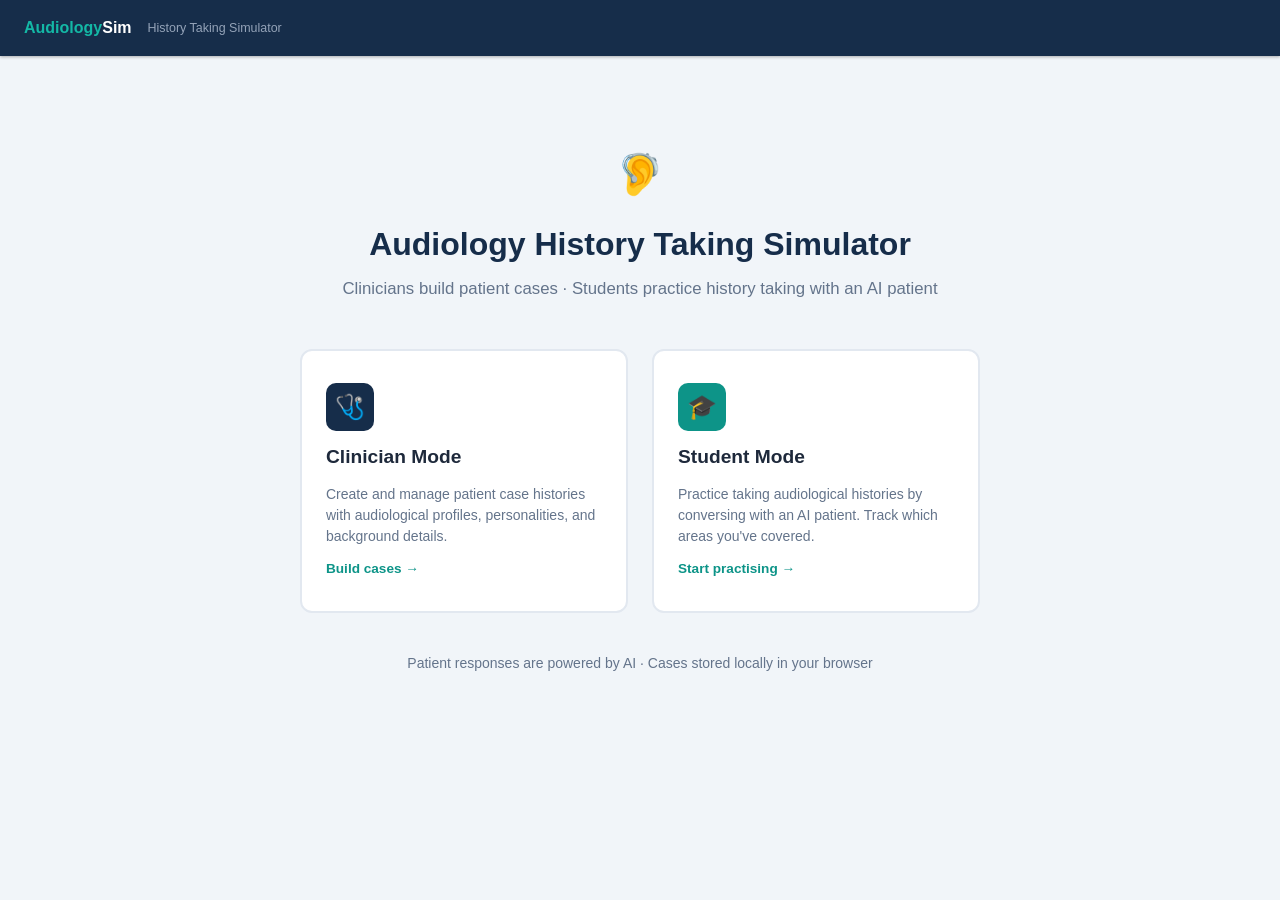
==== index.html @ d6c29f36 "Initial build: Audiology History Taking Simulator Two-mode web app — Clinician case builder and Stud" ====
<!DOCTYPE html>
<html lang="en">
<head>
  <meta charset="UTF-8">
  <meta name="viewport" content="width=device-width, initial-scale=1.0">
  <title>Audiology History Simulator</title>
  <link rel="stylesheet" href="css/styles.css">
  <style>
    .landing-logo { font-size: 2.5rem; margin-bottom: 1rem; }
  </style>
</head>
<body>
  <nav class="nav">
    <a class="nav-logo" href="index.html">Audiology<span>Sim</span></a>
    <span class="nav-subtitle">History Taking Simulator</span>
  </nav>

  <div class="landing">
    <div class="landing-logo">🦻</div>
    <h1>Audiology History Taking Simulator</h1>
    <p class="subtitle">Clinicians build patient cases · Students practice history taking with an AI patient</p>

    <div class="mode-cards">
      <a class="mode-card clinician" href="clinician.html">
        <div class="icon">🩺</div>
        <h2>Clinician Mode</h2>
        <p>Create and manage patient case histories with audiological profiles, personalities, and background details.</p>
        <span class="arrow">Build cases →</span>
      </a>
      <a class="mode-card student" href="student.html">
        <div class="icon">🎓</div>
        <h2>Student Mode</h2>
        <p>Practice taking audiological histories by conversing with an AI patient. Track which areas you've covered.</p>
        <span class="arrow">Start practising →</span>
      </a>
    </div>

    <p class="text-muted text-sm mt-2" style="margin-top: 2.5rem">
      Patient responses are powered by AI · Cases stored locally in your browser
    </p>
  </div>
</body>
</html>
---- css/styles.css ----
:root {
  --teal-50: #f0fdfa;
  --teal-100: #ccfbf1;
  --teal-500: #14b8a6;
  --teal-600: #0d9488;
  --teal-700: #0f766e;
  --navy-700: #1e3a5f;
  --navy-800: #162d4a;
  --navy-900: #0f1e33;
  --slate-50: #f8fafc;
  --slate-100: #f1f5f9;
  --slate-200: #e2e8f0;
  --slate-300: #cbd5e1;
  --slate-400: #94a3b8;
  --slate-500: #64748b;
  --slate-600: #475569;
  --slate-700: #334155;
  --slate-800: #1e293b;
  --amber-500: #f59e0b;
  --red-500: #ef4444;
  --green-500: #22c55e;
  --green-600: #16a34a;
}

* { box-sizing: border-box; margin: 0; padding: 0; }

body {
  font-family: -apple-system, BlinkMacSystemFont, 'Segoe UI', Roboto, sans-serif;
  background: var(--slate-100);
  color: var(--slate-800);
  line-height: 1.5;
  min-height: 100vh;
}

/* ── NAV ── */
.nav {
  background: var(--navy-800);
  color: #fff;
  padding: 0 1.5rem;
  display: flex;
  align-items: center;
  gap: 1rem;
  height: 56px;
  position: sticky;
  top: 0;
  z-index: 100;
  box-shadow: 0 1px 3px rgba(0,0,0,.3);
}
.nav-logo {
  font-weight: 700;
  font-size: 1rem;
  color: var(--teal-500);
  text-decoration: none;
  white-space: nowrap;
}
.nav-logo span { color: #fff; }
.nav-subtitle {
  font-size: .78rem;
  color: var(--slate-400);
  flex: 1;
}
.nav-mode-badge {
  font-size: .72rem;
  font-weight: 600;
  padding: .25rem .6rem;
  border-radius: 999px;
  letter-spacing: .04em;
  text-transform: uppercase;
}
.nav-mode-badge.clinician { background: var(--navy-700); color: var(--teal-500); border: 1px solid var(--teal-700); }
.nav-mode-badge.student { background: var(--teal-700); color: #fff; }

/* ── LANDING ── */
.landing {
  max-width: 900px;
  margin: 4rem auto;
  padding: 1.5rem;
  text-align: center;
}
.landing h1 {
  font-size: 2rem;
  color: var(--navy-800);
  margin-bottom: .5rem;
}
.landing .subtitle {
  color: var(--slate-500);
  margin-bottom: 3rem;
  font-size: 1.05rem;
}
.mode-cards {
  display: grid;
  grid-template-columns: 1fr 1fr;
  gap: 1.5rem;
  max-width: 680px;
  margin: 0 auto;
}
.mode-card {
  background: #fff;
  border-radius: 12px;
  padding: 2rem 1.5rem;
  border: 2px solid var(--slate-200);
  text-decoration: none;
  color: inherit;
  display: flex;
  flex-direction: column;
  align-items: flex-start;
  gap: .75rem;
  transition: border-color .15s, box-shadow .15s;
  cursor: pointer;
}
.mode-card:hover { border-color: var(--teal-500); box-shadow: 0 4px 20px rgba(14,184,166,.12); }
.mode-card .icon {
  width: 48px; height: 48px;
  border-radius: 10px;
  display: flex; align-items: center; justify-content: center;
  font-size: 1.5rem;
}
.mode-card.clinician .icon { background: var(--navy-800); }
.mode-card.student .icon { background: var(--teal-600); }
.mode-card h2 { font-size: 1.2rem; color: var(--slate-800); }
.mode-card p { font-size: .875rem; color: var(--slate-500); text-align: left; }
.mode-card .arrow { margin-top: auto; font-size: .85rem; color: var(--teal-600); font-weight: 600; }

/* ── LAYOUT ── */
.page { max-width: 960px; margin: 0 auto; padding: 1.5rem; }
.page-wide { max-width: 1200px; margin: 0 auto; padding: 1.5rem; }

/* ── CARDS ── */
.card {
  background: #fff;
  border-radius: 10px;
  border: 1px solid var(--slate-200);
  padding: 1.5rem;
  margin-bottom: 1.25rem;
}
.card-title {
  font-size: .8rem;
  font-weight: 700;
  text-transform: uppercase;
  letter-spacing: .08em;
  color: var(--teal-600);
  margin-bottom: 1rem;
  display: flex;
  align-items: center;
  gap: .5rem;
}
.card-title::after {
  content: '';
  flex: 1;
  height: 1px;
  background: var(--slate-200);
}

/* ── FORMS ── */
.form-grid { display: grid; grid-template-columns: 1fr 1fr; gap: 1rem; }
.form-grid-3 { display: grid; grid-template-columns: 1fr 1fr 1fr; gap: 1rem; }
.form-full { grid-column: 1 / -1; }

.field { display: flex; flex-direction: column; gap: .35rem; }
.field label {
  font-size: .8rem;
  font-weight: 600;
  color: var(--slate-600);
}
.field input[type="text"],
.field input[type="number"],
.field select,
.field textarea {
  border: 1px solid var(--slate-300);
  border-radius: 6px;
  padding: .45rem .7rem;
  font-size: .9rem;
  color: var(--slate-800);
  background: #fff;
  transition: border-color .12s, box-shadow .12s;
  font-family: inherit;
}
.field input:focus,
.field select:focus,
.field textarea:focus {
  outline: none;
  border-color: var(--teal-500);
  box-shadow: 0 0 0 3px rgba(20,184,166,.12);
}
.field textarea { resize: vertical; min-height: 80px; }
.field input[type="range"] { width: 100%; accent-color: var(--teal-600); }
.range-labels { display: flex; justify-content: space-between; font-size: .72rem; color: var(--slate-400); }

/* checkboxes / radios */
.check-group, .radio-group {
  display: flex;
  flex-direction: column;
  gap: .4rem;
}
.check-group.horizontal, .radio-group.horizontal {
  flex-direction: row;
  flex-wrap: wrap;
  gap: .5rem .75rem;
}
.check-item, .radio-item {
  display: flex;
  align-items: center;
  gap: .4rem;
  font-size: .875rem;
  color: var(--slate-700);
  cursor: pointer;
}
.check-item input, .radio-item input { accent-color: var(--teal-600); width: 15px; height: 15px; }

.sub-field {
  margin-top: .75rem;
  padding: .75rem;
  background: var(--teal-50);
  border-radius: 6px;
  border-left: 3px solid var(--teal-500);
}
.sub-field.hidden { display: none; }

/* ── BUTTONS ── */
.btn {
  display: inline-flex;
  align-items: center;
  gap: .4rem;
  padding: .5rem 1.1rem;
  border-radius: 6px;
  font-size: .875rem;
  font-weight: 600;
  cursor: pointer;
  border: none;
  transition: background .12s, opacity .12s;
  font-family: inherit;
}
.btn:disabled { opacity: .5; cursor: not-allowed; }
.btn-primary { background: var(--teal-600); color: #fff; }
.btn-primary:hover:not(:disabled) { background: var(--teal-700); }
.btn-secondary { background: var(--slate-100); color: var(--slate-700); border: 1px solid var(--slate-300); }
.btn-secondary:hover:not(:disabled) { background: var(--slate-200); }
.btn-navy { background: var(--navy-800); color: #fff; }
.btn-navy:hover:not(:disabled) { background: var(--navy-900); }
.btn-danger { background: var(--red-500); color: #fff; }
.btn-sm { padding: .3rem .7rem; font-size: .8rem; }
.btn-icon { padding: .4rem; border-radius: 6px; }

.btn-group { display: flex; gap: .6rem; align-items: center; flex-wrap: wrap; }

/* ── SECTION HEADER ── */
.section-header {
  display: flex;
  align-items: center;
  justify-content: space-between;
  margin-bottom: 1.25rem;
  gap: 1rem;
}
.section-header h1 {
  font-size: 1.25rem;
  color: var(--navy-800);
}
.section-header p {
  font-size: .85rem;
  color: var(--slate-500);
}

/* ── TABS ── */
.tabs {
  display: flex;
  gap: .25rem;
  border-bottom: 2px solid var(--slate-200);
  margin-bottom: 1.25rem;
}
.tab {
  padding: .5rem 1rem;
  font-size: .875rem;
  font-weight: 500;
  color: var(--slate-500);
  cursor: pointer;
  border-bottom: 2px solid transparent;
  margin-bottom: -2px;
  transition: color .12s, border-color .12s;
  background: none;
  border-top: none;
  border-left: none;
  border-right: none;
  font-family: inherit;
}
.tab:hover { color: var(--teal-600); }
.tab.active { color: var(--teal-700); border-bottom-color: var(--teal-600); font-weight: 600; }

/* ── CASE LIBRARY ── */
.case-grid { display: grid; grid-template-columns: repeat(auto-fill, minmax(260px, 1fr)); gap: 1rem; }
.case-card {
  background: #fff;
  border: 1px solid var(--slate-200);
  border-radius: 10px;
  padding: 1rem;
  cursor: pointer;
  transition: border-color .12s, box-shadow .12s;
  display: flex;
  flex-direction: column;
  gap: .5rem;
}
.case-card:hover { border-color: var(--teal-500); box-shadow: 0 2px 12px rgba(14,184,166,.1); }
.case-card-name { font-weight: 700; font-size: 1rem; color: var(--slate-800); }
.case-card-meta { font-size: .8rem; color: var(--slate-500); }
.case-card-tags { display: flex; flex-wrap: wrap; gap: .3rem; }
.tag {
  font-size: .7rem;
  padding: .15rem .5rem;
  border-radius: 999px;
  background: var(--teal-100);
  color: var(--teal-700);
  font-weight: 600;
}
.tag.navy { background: #dbeafe; color: #1d4ed8; }
.case-card-actions { display: flex; gap: .4rem; margin-top: auto; padding-top: .5rem; border-top: 1px solid var(--slate-100); }

/* ── STUDENT CHAT ── */
.student-layout {
  display: grid;
  grid-template-columns: 1fr 300px;
  gap: 1.25rem;
  height: calc(100vh - 56px - 3rem);
}
.chat-panel {
  background: #fff;
  border: 1px solid var(--slate-200);
  border-radius: 10px;
  display: flex;
  flex-direction: column;
  overflow: hidden;
}
.chat-header {
  padding: 1rem 1.25rem;
  border-bottom: 1px solid var(--slate-200);
  background: var(--navy-800);
  color: #fff;
  display: flex;
  align-items: center;
  gap: 1rem;
}
.patient-avatar {
  width: 40px; height: 40px;
  border-radius: 50%;
  background: var(--teal-600);
  display: flex;
  align-items: center;
  justify-content: center;
  font-weight: 700;
  font-size: 1rem;
  color: #fff;
  flex-shrink: 0;
}
.chat-patient-name { font-weight: 600; font-size: .95rem; }
.chat-patient-meta { font-size: .78rem; color: var(--slate-400); }
.chat-status { margin-left: auto; font-size: .75rem; color: var(--teal-400); display: flex; align-items: center; gap: .3rem; }
.status-dot { width: 7px; height: 7px; border-radius: 50%; background: var(--green-500); animation: pulse 2s infinite; }
@keyframes pulse { 0%,100%{opacity:1} 50%{opacity:.4} }

.messages {
  flex: 1;
  overflow-y: auto;
  padding: 1rem;
  display: flex;
  flex-direction: column;
  gap: .75rem;
}
.message {
  display: flex;
  gap: .75rem;
  max-width: 85%;
}
.message.student { align-self: flex-end; flex-direction: row-reverse; }
.message-bubble {
  padding: .6rem .9rem;
  border-radius: 12px;
  font-size: .9rem;
  line-height: 1.5;
}
.message.patient .message-bubble {
  background: var(--slate-100);
  color: var(--slate-800);
  border-top-left-radius: 2px;
}
.message.student .message-bubble {
  background: var(--teal-600);
  color: #fff;
  border-top-right-radius: 2px;
}
.message-avatar {
  width: 28px; height: 28px;
  border-radius: 50%;
  flex-shrink: 0;
  display: flex; align-items: center; justify-content: center;
  font-size: .7rem;
  font-weight: 700;
  color: #fff;
  align-self: flex-end;
}
.message.patient .message-avatar { background: var(--teal-600); }
.message.student .message-avatar { background: var(--navy-800); }

.typing-indicator { display: none; }
.typing-indicator.visible { display: flex; }
.typing-dot {
  width: 7px; height: 7px; border-radius: 50%;
  background: var(--slate-400);
  animation: typing .8s infinite;
}
.typing-dot:nth-child(2) { animation-delay: .15s; }
.typing-dot:nth-child(3) { animation-delay: .3s; }
@keyframes typing { 0%,60%,100%{transform:translateY(0)} 30%{transform:translateY(-6px)} }

.chat-input-area {
  padding: .75rem 1rem;
  border-top: 1px solid var(--slate-200);
  display: flex;
  gap: .5rem;
  align-items: flex-end;
}
.chat-input {
  flex: 1;
  border: 1px solid var(--slate-300);
  border-radius: 8px;
  padding: .5rem .75rem;
  font-size: .9rem;
  resize: none;
  font-family: inherit;
  min-height: 42px;
  max-height: 120px;
  line-height: 1.4;
  transition: border-color .12s;
}
.chat-input:focus { outline: none; border-color: var(--teal-500); }
.send-btn {
  width: 40px; height: 40px;
  border-radius: 8px;
  background: var(--teal-600);
  color: #fff;
  border: none;
  cursor: pointer;
  display: flex; align-items: center; justify-content: center;
  font-size: 1rem;
  flex-shrink: 0;
  transition: background .12s;
}
.send-btn:hover { background: var(--teal-700); }
.send-btn:disabled { opacity: .5; cursor: not-allowed; }

/* ── SIDEBAR ── */
.sidebar {
  display: flex;
  flex-direction: column;
  gap: 1rem;
  overflow-y: auto;
}
.sidebar-card {
  background: #fff;
  border: 1px solid var(--slate-200);
  border-radius: 10px;
  padding: 1rem;
}
.sidebar-title {
  font-size: .75rem;
  font-weight: 700;
  text-transform: uppercase;
  letter-spacing: .08em;
  color: var(--slate-500);
  margin-bottom: .75rem;
}

/* coverage checklist */
.coverage-list { display: flex; flex-direction: column; gap: .4rem; }
.coverage-item {
  display: flex;
  align-items: center;
  gap: .5rem;
  font-size: .8rem;
  color: var(--slate-600);
  padding: .3rem .5rem;
  border-radius: 5px;
  transition: background .1s;
}
.coverage-item.covered { color: var(--green-600); }
.coverage-item .ci-icon { width: 16px; height: 16px; flex-shrink: 0; }
.coverage-progress { height: 5px; background: var(--slate-200); border-radius: 3px; margin-bottom: .75rem; overflow: hidden; }
.coverage-bar { height: 100%; background: var(--teal-500); border-radius: 3px; transition: width .4s; }

/* ── SESSION REPORT ── */
.report-overlay {
  position: fixed; inset: 0;
  background: rgba(0,0,0,.5);
  display: flex; align-items: center; justify-content: center;
  z-index: 200;
  padding: 1.5rem;
  display: none;
}
.report-overlay.visible { display: flex; }
.report-modal {
  background: #fff;
  border-radius: 12px;
  max-width: 600px;
  width: 100%;
  max-height: 85vh;
  overflow-y: auto;
  padding: 2rem;
}
.report-header { margin-bottom: 1.5rem; }
.report-header h2 { font-size: 1.3rem; color: var(--navy-800); }
.report-header p { color: var(--slate-500); font-size: .875rem; margin-top: .3rem; }
.report-score {
  font-size: 2.5rem;
  font-weight: 700;
  color: var(--teal-600);
  margin-bottom: 1.5rem;
  text-align: center;
}
.report-section { margin-bottom: 1.25rem; }
.report-section h3 { font-size: .85rem; font-weight: 700; color: var(--slate-700); margin-bottom: .5rem; }
.report-items { display: flex; flex-direction: column; gap: .35rem; }
.report-item {
  display: flex;
  gap: .5rem;
  align-items: flex-start;
  font-size: .85rem;
}
.report-item.hit { color: var(--green-600); }
.report-item.miss { color: var(--slate-400); }

/* ── AUTH MODAL ── */
.auth-overlay {
  position: fixed; inset: 0;
  background: rgba(0,0,0,.6);
  display: flex; align-items: center; justify-content: center;
  z-index: 300;
}
.auth-modal {
  background: #fff;
  border-radius: 12px;
  padding: 2rem;
  max-width: 380px;
  width: 90%;
  box-shadow: 0 20px 60px rgba(0,0,0,.3);
}
.auth-modal h2 { font-size: 1.2rem; color: var(--navy-800); margin-bottom: .3rem; }
.auth-modal p { font-size: .85rem; color: var(--slate-500); margin-bottom: 1.25rem; }
.auth-error { color: var(--red-500); font-size: .8rem; margin-top: .5rem; display: none; }
.auth-error.visible { display: block; }

/* ── TOAST ── */
.toast-container { position: fixed; bottom: 1.5rem; right: 1.5rem; z-index: 500; display: flex; flex-direction: column; gap: .5rem; }
.toast {
  background: var(--slate-800);
  color: #fff;
  padding: .6rem 1rem;
  border-radius: 8px;
  font-size: .85rem;
  box-shadow: 0 4px 12px rgba(0,0,0,.2);
  animation: slide-in .2s ease;
}
.toast.success { background: var(--green-600); }
.toast.error { background: var(--red-500); }
@keyframes slide-in { from{transform:translateY(20px);opacity:0} to{transform:translateY(0);opacity:1} }

/* ── EMPTY STATE ── */
.empty-state {
  text-align: center;
  padding: 3rem 1rem;
  color: var(--slate-400);
}
.empty-state .empty-icon { font-size: 3rem; margin-bottom: 1rem; }
.empty-state p { font-size: .9rem; }

/* ── UTILS ── */
.hidden { display: none !important; }
.mt-1 { margin-top: .5rem; }
.mt-2 { margin-top: 1rem; }
.text-sm { font-size: .875rem; }
.text-muted { color: var(--slate-500); }
.divider { border: none; border-top: 1px solid var(--slate-200); margin: 1.25rem 0; }

/* ── RESPONSIVE ── */
@media (max-width: 768px) {
  .mode-cards { grid-template-columns: 1fr; }
  .form-grid { grid-template-columns: 1fr; }
  .form-grid-3 { grid-template-columns: 1fr; }
  .student-layout { grid-template-columns: 1fr; height: auto; }
  .sidebar { display: none; }
}

/* ── SETUP SCREEN ── */
.setup-screen {
  max-width: 640px;
  margin: 3rem auto;
  padding: 1.5rem;
}
.setup-card {
  background: #fff;
  border-radius: 12px;
  border: 1px solid var(--slate-200);
  overflow: hidden;
}
.setup-hero {
  background: var(--navy-800);
  padding: 2rem;
  color: #fff;
}
.setup-hero h2 { font-size: 1.2rem; margin-bottom: .35rem; }
.setup-hero p { font-size: .85rem; color: var(--slate-300); }
.setup-body { padding: 1.5rem; display: flex; flex-direction: column; gap: 1rem; }
.case-select-list { display: flex; flex-direction: column; gap: .5rem; max-height: 300px; overflow-y: auto; }
.case-select-item {
  padding: .75rem 1rem;
  border: 2px solid var(--slate-200);
  border-radius: 8px;
  cursor: pointer;
  transition: border-color .12s, background .12s;
  display: flex;
  align-items: center;
  gap: 1rem;
}
.case-select-item:hover { border-color: var(--teal-400); background: var(--teal-50); }
.case-select-item.selected { border-color: var(--teal-600); background: var(--teal-50); }
.case-select-item .csi-name { font-weight: 600; font-size: .9rem; }
.case-select-item .csi-meta { font-size: .78rem; color: var(--slate-500); }
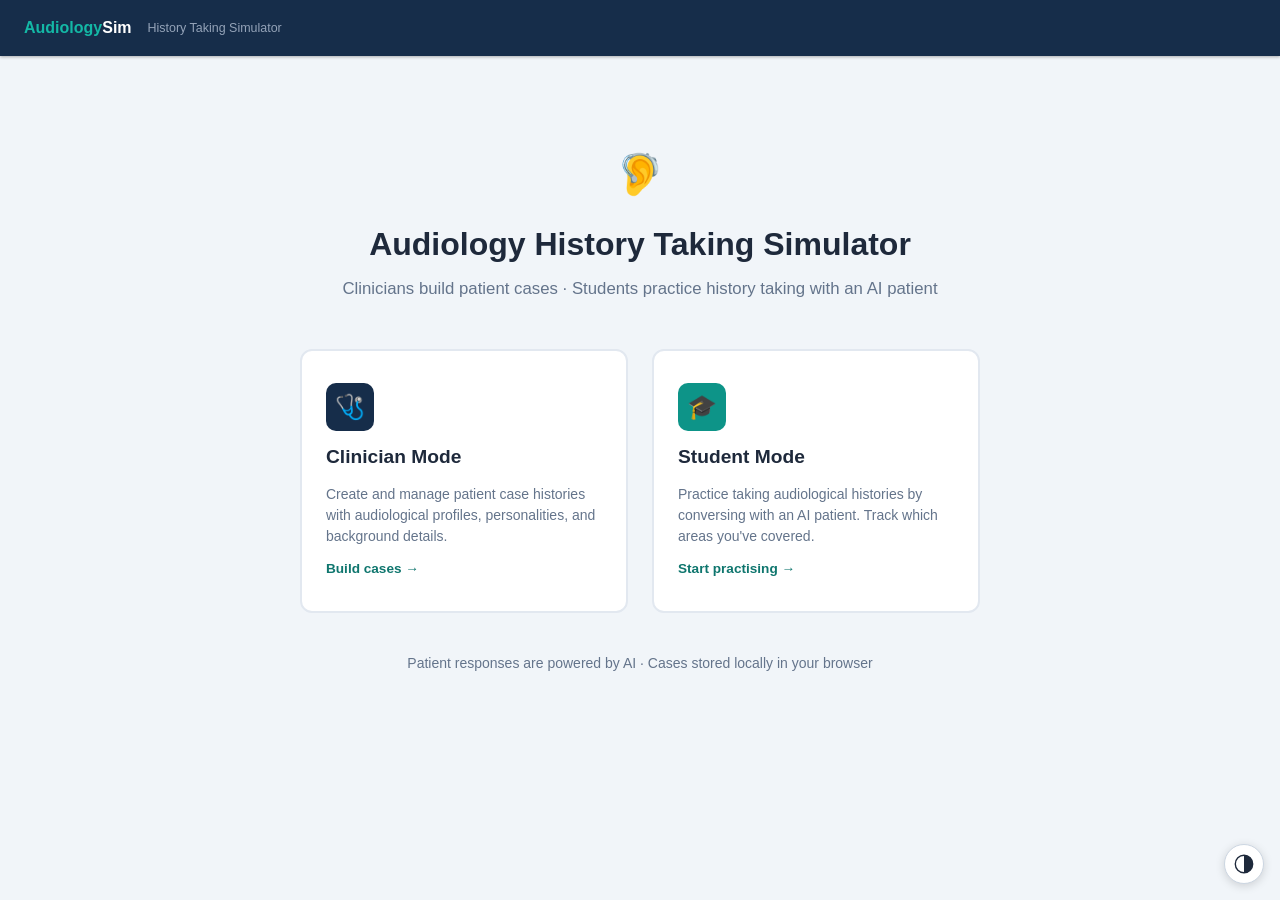
==== commit c2dea9a6: "Add Light/Dark/High Contrast theming with a floating toggle, plus a11y audit fixes Accessibility aud" ====
--- a/index.html
+++ b/index.html
@@ -8,6 +8,7 @@
   <style>
     .landing-logo { font-size: 2.5rem; margin-bottom: 1rem; }
   </style>
+  <script src="js/theme.js"></script>
 </head>
 <body>
   <nav class="nav">
--- a/css/styles.css
+++ b/css/styles.css
@@ -1,9 +1,12 @@
 :root {
   --teal-50: #f0fdfa;
   --teal-100: #ccfbf1;
+  --teal-400: #0d9488; /* was previously undefined (latent bug) — fixed value clears 3:1 on both white and navy-800 */
   --teal-500: #14b8a6;
   --teal-600: #0d9488;
   --teal-700: #0f766e;
+  --teal-800: #134e4a; /* was previously undefined (latent bug) */
+  --teal-text: #0f766e; /* accent text sitting on themed surfaces (cards/page bg) — see dark-theme override below */
   --navy-700: #1e3a5f;
   --navy-800: #162d4a;
   --navy-900: #0f1e33;
@@ -20,6 +23,54 @@
   --red-500: #ef4444;
   --green-500: #22c55e;
   --green-600: #16a34a;
+  --surface: #ffffff; /* card/panel background — themed per data-theme below */
+}
+
+/*
+ * Theming: components reference the palette variables above rather than
+ * literal hex values, so redefining the variables under [data-theme="..."]
+ * re-themes almost the whole app without touching component rules. The one
+ * exception is --navy-700/800/900, which are fixed "always dark" brand
+ * surfaces (nav bar, chat header, hero banners) — these intentionally stay
+ * constant across themes, so headings/text sitting on them use literal
+ * colors or --slate-800 rather than --navy-800, keeping them independent of
+ * the slate ramp inversion below.
+ */
+[data-theme="dark"] {
+  --slate-50: #0f172a;
+  --slate-100: #1e293b;
+  --slate-200: #6b81a0;
+  --slate-300: #475569;
+  --slate-400: #8fa0b8;
+  --slate-500: #a8b6c9;
+  --slate-600: #cbd5e1;
+  --slate-700: #e2e8f0;
+  --slate-800: #f8fafc;
+  --surface: #243244;
+  --teal-500: #2dd4bf;
+  --teal-600: #0b7a6d;
+  --teal-700: #115e56;
+  --teal-800: #a7f3ec;
+  --teal-text: #2dd4bf;
+}
+
+[data-theme="high-contrast"] {
+  --slate-50: #ffffff;
+  --slate-100: #ffffff;
+  --slate-200: #000000;
+  --slate-300: #000000;
+  --slate-400: #1a1a1a;
+  --slate-500: #000000;
+  --slate-600: #000000;
+  --slate-700: #000000;
+  --slate-800: #000000;
+  --surface: #ffffff;
+  --teal-600: #0a5c52;
+  --teal-700: #0a5c52;
+  --teal-800: #0a5c52;
+  --teal-text: #0a5c52;
+  --red-500: #9b1c1c;
+  --green-600: #0f5c26;
 }
 
 * { box-sizing: border-box; margin: 0; padding: 0; }
@@ -30,6 +81,19 @@
   color: var(--slate-800);
   line-height: 1.5;
   min-height: 100vh;
+}
+
+/* Baseline keyboard focus ring — only shows for keyboard navigation
+   (:focus-visible), not mouse clicks. Component-specific :focus rules
+   above still take precedence where they exist; this is the fallback for
+   everything else (icon-only buttons, links, etc). */
+:focus-visible {
+  outline: 2px solid var(--teal-600);
+  outline-offset: 2px;
+}
+[data-theme="high-contrast"] :focus-visible {
+  outline: 3px solid #000000;
+  outline-offset: 2px;
 }
 
 /* ── NAV ── */
@@ -79,7 +143,7 @@
 }
 .landing h1 {
   font-size: 2rem;
-  color: var(--navy-800);
+  color: var(--slate-800);
   margin-bottom: .5rem;
 }
 .landing .subtitle {
@@ -95,7 +159,7 @@
   margin: 0 auto;
 }
 .mode-card {
-  background: #fff;
+  background: var(--surface);
   border-radius: 12px;
   padding: 2rem 1.5rem;
   border: 2px solid var(--slate-200);
@@ -119,7 +183,7 @@
 .mode-card.student .icon { background: var(--teal-600); }
 .mode-card h2 { font-size: 1.2rem; color: var(--slate-800); }
 .mode-card p { font-size: .875rem; color: var(--slate-500); text-align: left; }
-.mode-card .arrow { margin-top: auto; font-size: .85rem; color: var(--teal-600); font-weight: 600; }
+.mode-card .arrow { margin-top: auto; font-size: .85rem; color: var(--teal-text); font-weight: 600; }
 
 /* ── LAYOUT ── */
 .page { max-width: 960px; margin: 0 auto; padding: 1.5rem; }
@@ -127,7 +191,7 @@
 
 /* ── CARDS ── */
 .card {
-  background: #fff;
+  background: var(--surface);
   border-radius: 10px;
   border: 1px solid var(--slate-200);
   padding: 1.5rem;
@@ -138,7 +202,7 @@
   font-weight: 700;
   text-transform: uppercase;
   letter-spacing: .08em;
-  color: var(--teal-600);
+  color: var(--teal-text);
   margin-bottom: 1rem;
   display: flex;
   align-items: center;
@@ -171,7 +235,7 @@
   padding: .45rem .7rem;
   font-size: .9rem;
   color: var(--slate-800);
-  background: #fff;
+  background: var(--surface);
   transition: border-color .12s, box-shadow .12s;
   font-family: inherit;
 }
@@ -253,7 +317,7 @@
 }
 .section-header h1 {
   font-size: 1.25rem;
-  color: var(--navy-800);
+  color: var(--slate-800);
 }
 .section-header p {
   font-size: .85rem;
@@ -282,13 +346,13 @@
   border-right: none;
   font-family: inherit;
 }
-.tab:hover { color: var(--teal-600); }
-.tab.active { color: var(--teal-700); border-bottom-color: var(--teal-600); font-weight: 600; }
+.tab:hover { color: var(--teal-text); }
+.tab.active { color: var(--teal-text); border-bottom-color: var(--teal-text); font-weight: 600; }
 
 /* ── CASE LIBRARY ── */
 .case-grid { display: grid; grid-template-columns: repeat(auto-fill, minmax(260px, 1fr)); gap: 1rem; }
 .case-card {
-  background: #fff;
+  background: var(--surface);
   border: 1px solid var(--slate-200);
   border-radius: 10px;
   padding: 1rem;
@@ -321,7 +385,7 @@
   height: calc(100vh - 56px - 3rem);
 }
 .chat-panel {
-  background: #fff;
+  background: var(--surface);
   border: 1px solid var(--slate-200);
   border-radius: 10px;
   display: flex;
@@ -445,6 +509,79 @@
 .send-btn:hover { background: var(--teal-700); }
 .send-btn:disabled { opacity: .5; cursor: not-allowed; }
 
+.session-timer {
+  font-size: .78rem;
+  font-weight: 600;
+  color: var(--slate-400);
+  font-variant-numeric: tabular-nums;
+  letter-spacing: .04em;
+}
+
+.chat-toolbar {
+  display: flex;
+  align-items: center;
+  gap: .75rem;
+  padding: .4rem 1rem;
+  border-bottom: 1px solid var(--slate-200);
+  background: var(--slate-50);
+  font-size: .78rem;
+  color: var(--slate-500);
+}
+.speed-control {
+  display: flex;
+  align-items: center;
+  gap: .4rem;
+  margin-left: auto;
+}
+.speed-control label { white-space: nowrap; }
+.speed-control input[type="range"] {
+  width: 80px;
+  accent-color: var(--teal-600);
+}
+.speed-value {
+  font-weight: 600;
+  color: var(--teal-text);
+  min-width: 2.5ch;
+}
+
+.tts-toggle {
+  width: 34px; height: 34px;
+  border-radius: 7px;
+  background: transparent;
+  color: var(--slate-400);
+  border: 1px solid rgba(255,255,255,.15);
+  cursor: pointer;
+  display: flex; align-items: center; justify-content: center;
+  flex-shrink: 0;
+  transition: background .12s, color .12s;
+  margin-left: auto;
+}
+.tts-toggle:hover { background: rgba(255,255,255,.1); color: #fff; }
+.tts-toggle.active { color: var(--teal-400); border-color: var(--teal-500); background: rgba(20,184,166,.15); }
+
+.mic-btn {
+  width: 40px; height: 40px;
+  border-radius: 8px;
+  background: var(--slate-100);
+  color: var(--slate-600);
+  border: 1px solid var(--slate-300);
+  cursor: pointer;
+  display: flex; align-items: center; justify-content: center;
+  flex-shrink: 0;
+  transition: background .12s, color .12s, border-color .12s;
+}
+.mic-btn:hover { background: var(--slate-200); }
+.mic-btn.recording {
+  background: #fee2e2;
+  color: var(--red-500);
+  border-color: var(--red-500);
+  animation: mic-pulse 1.2s infinite;
+}
+@keyframes mic-pulse {
+  0%, 100% { box-shadow: 0 0 0 0 rgba(239,68,68,.4); }
+  50% { box-shadow: 0 0 0 6px rgba(239,68,68,0); }
+}
+
 /* ── SIDEBAR ── */
 .sidebar {
   display: flex;
@@ -453,7 +590,7 @@
   overflow-y: auto;
 }
 .sidebar-card {
-  background: #fff;
+  background: var(--surface);
   border: 1px solid var(--slate-200);
   border-radius: 10px;
   padding: 1rem;
@@ -468,7 +605,7 @@
 }
 
 /* coverage checklist */
-.coverage-list { display: flex; flex-direction: column; gap: .4rem; }
+.coverage-list { display: flex; flex-direction: column; gap: .25rem; }
 .coverage-item {
   display: flex;
   align-items: center;
@@ -481,8 +618,250 @@
 }
 .coverage-item.covered { color: var(--green-600); }
 .coverage-item .ci-icon { width: 16px; height: 16px; flex-shrink: 0; }
+.coverage-sub {
+  font-size: .73rem;
+  padding: .15rem .5rem .15rem 1.75rem;
+  color: var(--slate-500);
+}
+.coverage-sub.covered { color: var(--green-600); opacity: .85; }
 .coverage-progress { height: 5px; background: var(--slate-200); border-radius: 3px; margin-bottom: .75rem; overflow: hidden; }
 .coverage-bar { height: 100%; background: var(--teal-500); border-radius: 3px; transition: width .4s; }
+
+/* report sub-items */
+.report-sub-list { display: flex; flex-wrap: wrap; gap: .2rem .5rem; margin-top: .2rem; }
+.report-sub { font-size: .78rem; color: var(--green-600); opacity: .8; }
+
+/* ── TOOLBAR TOOLS ── */
+.toolbar-tools {
+  display: flex;
+  gap: .3rem;
+  margin-left: auto;
+}
+.tool-btn {
+  display: inline-flex;
+  align-items: center;
+  gap: .3rem;
+  padding: .25rem .55rem;
+  border-radius: 5px;
+  border: 1px solid var(--slate-200);
+  background: transparent;
+  color: var(--slate-500);
+  font-size: .72rem;
+  font-weight: 600;
+  cursor: pointer;
+  transition: background .12s, color .12s, border-color .12s;
+  font-family: inherit;
+}
+.tool-btn:hover { background: var(--slate-100); color: var(--slate-700); }
+.tool-btn.active { background: var(--teal-50); color: var(--teal-700); border-color: var(--teal-400); }
+.tool-btn svg { flex-shrink: 0; }
+
+/* ── QUESTION BALANCE PILL ── */
+.qbalance-pill {
+  display: flex;
+  align-items: center;
+  gap: .6rem;
+  padding: .4rem .9rem;
+  border-bottom: 1px solid var(--slate-100);
+  font-size: .75rem;
+}
+.qbalance-label { color: var(--slate-500); font-weight: 600; flex-shrink: 0; }
+.qbalance-bar {
+  flex: 1;
+  max-width: 220px;
+  height: 6px;
+  border-radius: 999px;
+  background: #fde68a; /* closed portion shows through as the bar's own background */
+  overflow: hidden;
+}
+.qbalance-bar-open { height: 100%; background: #38bdf8; border-radius: 999px 0 0 999px; transition: width .2s ease; }
+.qbalance-counts { color: var(--slate-500); flex-shrink: 0; white-space: nowrap; }
+.qbalance-pill.qbalance-empty .qbalance-bar { background: var(--slate-200); }
+.qbalance-pill.qbalance-empty .qbalance-counts { color: var(--slate-400); }
+
+/* ── HINT PANEL ── */
+.hint-panel {
+  border-bottom: 1px solid var(--slate-200);
+  background: var(--slate-50);
+  max-height: 0;
+  overflow: hidden;
+  transition: max-height .25s ease;
+  flex-shrink: 0;
+}
+.hint-panel.open {
+  max-height: 260px;
+  overflow-y: auto;
+}
+.hint-section { border-bottom: 1px solid var(--slate-100); }
+.hint-section:last-child { border-bottom: none; }
+.hint-section-hdr {
+  width: 100%;
+  display: flex;
+  align-items: center;
+  justify-content: space-between;
+  padding: .5rem 1rem;
+  background: none;
+  border: none;
+  cursor: pointer;
+  font-size: .78rem;
+  font-weight: 600;
+  color: var(--slate-600);
+  text-align: left;
+  font-family: inherit;
+  transition: background .1s;
+}
+.hint-section-hdr:hover { background: var(--slate-100); }
+.hint-section-hdr.open { color: var(--teal-text); }
+.hint-chevron {
+  flex-shrink: 0;
+  transition: transform .2s;
+  color: var(--slate-400);
+}
+.hint-section-hdr.open .hint-chevron { transform: rotate(180deg); color: var(--teal-text); }
+.hint-section-body {
+  display: none;
+  padding: .25rem .75rem .5rem 1.75rem;
+  display: flex;
+  flex-direction: column;
+  gap: .3rem;
+}
+.hint-section-hdr:not(.open) + .hint-section-body { display: none; }
+.hint-section-hdr.open + .hint-section-body { display: flex; }
+.hint-q {
+  display: flex;
+  align-items: baseline;
+  gap: .4rem;
+  font-size: .78rem;
+  color: var(--slate-600);
+  padding: .3rem .5rem;
+  border-radius: 5px;
+  border-left: 2px solid var(--teal-300);
+  background: var(--surface);
+  line-height: 1.4;
+}
+.hint-tag {
+  flex-shrink: 0;
+  font-size: .62rem;
+  font-weight: 700;
+  text-transform: uppercase;
+  letter-spacing: .02em;
+  padding: .1rem .4rem;
+  border-radius: 999px;
+}
+.hint-tag-open { background: #dbeafe; color: #1d4ed8; }
+.hint-tag-closed { background: var(--slate-100); color: var(--slate-500); }
+
+/* ── GUIDED QUESTION OPTIONS ── */
+.mc-options {
+  padding: .5rem .75rem;
+  border-top: 1px solid var(--slate-100);
+  background: var(--slate-50);
+  display: flex;
+  flex-direction: column;
+  gap: .35rem;
+  flex-shrink: 0;
+}
+.mc-loading {
+  display: flex;
+  align-items: center;
+  gap: .5rem;
+  font-size: .78rem;
+  color: var(--slate-400);
+  padding: .25rem 0;
+}
+.mc-option {
+  display: flex;
+  align-items: flex-start;
+  gap: .5rem;
+  padding: .45rem .65rem;
+  border-radius: 7px;
+  border: 1px solid var(--slate-200);
+  background: var(--surface);
+  cursor: pointer;
+  font-size: .82rem;
+  color: var(--slate-700);
+  text-align: left;
+  font-family: inherit;
+  line-height: 1.4;
+  transition: border-color .12s, background .12s;
+}
+.mc-option:hover { border-color: var(--teal-400); background: var(--teal-50); color: var(--teal-800); }
+.mc-label {
+  flex-shrink: 0;
+  width: 18px; height: 18px;
+  border-radius: 4px;
+  background: var(--slate-100);
+  color: var(--slate-500);
+  font-size: .7rem;
+  font-weight: 700;
+  display: flex; align-items: center; justify-content: center;
+  margin-top: .05rem;
+}
+.mc-option:hover .mc-label { background: var(--teal-100); color: var(--teal-700); }
+
+/* ── LEARNING SUPPORTS (report) ── */
+.supports-card {
+  background: var(--slate-50);
+  border: 1px solid var(--slate-200);
+  border-radius: 8px;
+  padding: .9rem 1rem;
+}
+.supports-title {
+  font-size: .72rem;
+  font-weight: 700;
+  text-transform: uppercase;
+  letter-spacing: .07em;
+  color: var(--slate-500);
+  margin-bottom: .5rem;
+}
+.supports-item {
+  font-size: .82rem;
+  color: var(--slate-600);
+  margin-bottom: .25rem;
+}
+.supports-item em { font-style: normal; color: var(--slate-700); font-weight: 500; }
+.supports-note {
+  font-size: .75rem;
+  color: var(--slate-400);
+  margin-top: .5rem;
+  line-height: 1.5;
+}
+
+/* ── AI REVIEW ── */
+.ai-review {
+  background: var(--navy-800);
+  color: #e2e8f0;
+  border-radius: 8px;
+  padding: 1.25rem;
+  font-size: .875rem;
+  line-height: 1.7;
+}
+.ai-review h4 {
+  font-size: .75rem;
+  font-weight: 700;
+  text-transform: uppercase;
+  letter-spacing: .07em;
+  color: var(--teal-400);
+  margin: 1rem 0 .4rem;
+}
+.ai-review h4:first-child { margin-top: 0; }
+.ai-review ul { padding-left: 1.2rem; display: flex; flex-direction: column; gap: .3rem; }
+.ai-review li { color: #cbd5e1; }
+.ai-review .strength { color: #86efac; }
+.ai-review .improve { color: #fca5a5; }
+.ai-review-loading {
+  display: flex; align-items: center; gap: .75rem;
+  color: var(--slate-400); font-size: .875rem; padding: .75rem 0;
+}
+.ai-review-spinner {
+  width: 18px; height: 18px;
+  border: 2px solid var(--slate-200);
+  border-top-color: var(--teal-500);
+  border-radius: 50%;
+  animation: spin .7s linear infinite;
+  flex-shrink: 0;
+}
+@keyframes spin { to { transform: rotate(360deg); } }
 
 /* ── SESSION REPORT ── */
 .report-overlay {
@@ -495,7 +874,7 @@
 }
 .report-overlay.visible { display: flex; }
 .report-modal {
-  background: #fff;
+  background: var(--surface);
   border-radius: 12px;
   max-width: 600px;
   width: 100%;
@@ -504,12 +883,12 @@
   padding: 2rem;
 }
 .report-header { margin-bottom: 1.5rem; }
-.report-header h2 { font-size: 1.3rem; color: var(--navy-800); }
+.report-header h2 { font-size: 1.3rem; color: var(--slate-800); }
 .report-header p { color: var(--slate-500); font-size: .875rem; margin-top: .3rem; }
 .report-score {
   font-size: 2.5rem;
   font-weight: 700;
-  color: var(--teal-600);
+  color: var(--teal-text);
   margin-bottom: 1.5rem;
   text-align: center;
 }
@@ -524,6 +903,39 @@
 }
 .report-item.hit { color: var(--green-600); }
 .report-item.miss { color: var(--slate-400); }
+
+/* Full transcript (collapsible on screen, forced open in print/PDF) */
+.report-transcript-toggle {
+  display: flex;
+  align-items: center;
+  justify-content: space-between;
+  width: 100%;
+  padding: .5rem .1rem;
+  background: none;
+  border: none;
+  border-bottom: 1px solid var(--slate-200);
+  font-size: .85rem;
+  font-weight: 700;
+  color: var(--slate-700);
+  cursor: pointer;
+  font-family: inherit;
+}
+.report-transcript-toggle .hint-chevron { transition: transform .15s; color: var(--slate-400); }
+.report-transcript-toggle.open .hint-chevron { transform: rotate(180deg); }
+.report-transcript {
+  display: flex;
+  flex-direction: column;
+  gap: .6rem;
+  max-height: 320px;
+  overflow-y: auto;
+  padding: .75rem .25rem;
+  font-size: .82rem;
+}
+.report-transcript-item { display: flex; gap: .5rem; }
+.report-transcript-role { flex-shrink: 0; font-weight: 700; width: 60px; }
+.report-transcript-item.student .report-transcript-role { color: var(--teal-text); }
+.report-transcript-item.patient .report-transcript-role { color: var(--navy-600, #1d4ed8); }
+.report-transcript-text { color: var(--slate-700); line-height: 1.4; }
 
 /* ── AUTH MODAL ── */
 .auth-overlay {
@@ -533,14 +945,14 @@
   z-index: 300;
 }
 .auth-modal {
-  background: #fff;
+  background: var(--surface);
   border-radius: 12px;
   padding: 2rem;
-  max-width: 380px;
-  width: 90%;
+  max-width: 520px;
+  width: 95%;
   box-shadow: 0 20px 60px rgba(0,0,0,.3);
 }
-.auth-modal h2 { font-size: 1.2rem; color: var(--navy-800); margin-bottom: .3rem; }
+.auth-modal h2 { font-size: 1.2rem; color: var(--slate-800); margin-bottom: .3rem; }
 .auth-modal p { font-size: .85rem; color: var(--slate-500); margin-bottom: 1.25rem; }
 .auth-error { color: var(--red-500); font-size: .8rem; margin-top: .5rem; display: none; }
 .auth-error.visible { display: block; }
@@ -577,13 +989,179 @@
 .text-muted { color: var(--slate-500); }
 .divider { border: none; border-top: 1px solid var(--slate-200); margin: 1.25rem 0; }
 
+/* ── SIDEBAR TOGGLE (mobile only) ── */
+.sidebar-toggle-btn {
+  display: none;
+  width: 34px; height: 34px;
+  border-radius: 7px;
+  background: transparent;
+  color: var(--slate-400);
+  border: 1px solid rgba(255,255,255,.15);
+  cursor: pointer;
+  align-items: center;
+  justify-content: center;
+  flex-shrink: 0;
+  transition: background .12s, color .12s;
+}
+.sidebar-toggle-btn:hover { background: rgba(255,255,255,.1); color: #fff; }
+.sidebar-toggle-btn.active { color: var(--teal-400); border-color: var(--teal-500); background: rgba(20,184,166,.15); }
+
+.sidebar-backdrop {
+  display: none;
+  position: fixed;
+  top: 56px; left: 0; right: 0; bottom: 0;
+  background: rgba(0,0,0,.4);
+  z-index: 149;
+}
+.sidebar-backdrop.visible { display: block; }
+
+/* Default: show full label, hide short */
+.label-short { display: none; }
+
+/* Desktop session screen padding */
+.session-screen-wrap { padding: 1rem; }
+
 /* ── RESPONSIVE ── */
 @media (max-width: 768px) {
   .mode-cards { grid-template-columns: 1fr; }
   .form-grid { grid-template-columns: 1fr; }
   .form-grid-3 { grid-template-columns: 1fr; }
-  .student-layout { grid-template-columns: 1fr; height: auto; }
-  .sidebar { display: none; }
+
+  /* Full-screen chat: no padding, flush to nav and screen edges.
+     Use dvh (dynamic viewport height) so the layout shrinks correctly
+     when the keyboard appears or the browser chrome shifts — 100vh on
+     Android refers to the "large" viewport and causes the header/input
+     to be pushed off-screen when the keyboard opens. */
+  .session-screen-wrap {
+    padding: 0;
+    height: calc(100vh - 56px);       /* fallback for older browsers */
+    height: calc(100dvh - 56px);      /* shrinks when keyboard appears */
+    display: flex;
+    flex-direction: column;
+    overflow: hidden;
+  }
+  .student-layout {
+    grid-template-columns: 1fr;
+    height: 100%;
+    max-width: 100% !important;
+    margin: 0 !important;
+    padding: 0;
+    gap: 0;
+    overflow: hidden;
+  }
+  .chat-panel {
+    border-radius: 0;
+    border-left: none;
+    border-right: none;
+    border-top: none;
+    flex: 1;
+    min-height: 0;
+    overflow: hidden;
+    display: flex;
+    flex-direction: column;
+  }
+  /* Pin the chat header so it can never scroll away */
+  .chat-header {
+    position: sticky;
+    top: 0;
+    z-index: 10;
+    flex-shrink: 0;
+  }
+  /* Pin the toolbar too */
+  .chat-toolbar {
+    flex-shrink: 0;
+  }
+  /* Messages take the remaining space and scroll internally */
+  .messages {
+    flex: 1;
+    min-height: 0;
+    overflow-y: auto;
+    -webkit-overflow-scrolling: touch;
+  }
+  /* Pin input area to the bottom */
+  .chat-input-area {
+    flex-shrink: 0;
+  }
+
+  /* Sidebar becomes a slide-in overlay on mobile */
+  .sidebar {
+    display: flex;
+    position: fixed;
+    top: 56px; right: 0; bottom: 0;
+    width: 85%;
+    max-width: 300px;
+    background: var(--slate-100);
+    z-index: 150;
+    padding: 1rem;
+    overflow-y: auto;
+    box-shadow: -4px 0 24px rgba(0,0,0,.2);
+    transform: translateX(100%);
+    transition: transform .25s ease;
+  }
+  .sidebar.open { transform: translateX(0); }
+
+  .sidebar-toggle-btn { display: flex; }
+
+  /* Prevent iOS font size zoom on focus */
+  .chat-input { font-size: 16px; }
+
+  /* Tighter input area on small screens */
+  .chat-input-area { padding: .5rem .6rem; gap: .4rem; }
+
+  /* Slightly smaller header on mobile */
+  .chat-header { padding: .75rem 1rem; gap: .6rem; }
+  .patient-avatar { width: 34px; height: 34px; font-size: .85rem; }
+
+  /* Hide age/occupation to save header space */
+  .chat-patient-meta { display: none; }
+
+  /* Shorten "End & Report" button to "End" */
+  .label-full { display: none; }
+  .label-short { display: inline; }
+}
+
+/* ── PRINT / PDF ── */
+@media print {
+  /* This is a fallback path only (used if the PDF library fails to load —
+     see generatePdfReport() in student.js). Force light-theme variable
+     values regardless of the active site theme: most browsers don't print
+     background colours by default, so dark/high-contrast foreground
+     colours (e.g. near-white text) could otherwise print invisibly on the
+     white page. */
+  :root, [data-theme] {
+    --slate-50: #f8fafc; --slate-100: #f1f5f9; --slate-200: #e2e8f0; --slate-300: #cbd5e1;
+    --slate-400: #94a3b8; --slate-500: #64748b; --slate-600: #475569; --slate-700: #334155; --slate-800: #1e293b;
+    --surface: #ffffff;
+    --teal-500: #14b8a6; --teal-600: #0d9488; --teal-700: #0f766e; --teal-800: #134e4a; --teal-text: #0f766e;
+  }
+  /* Hide the theme toggle disc and hide everything except the report modal content */
+  .theme-toggle-wrap { display: none !important; }
+  body > *:not(.report-overlay) { display: none !important; }
+  .report-overlay {
+    display: block !important;
+    position: static !important;
+    background: none !important;
+    padding: 0 !important;
+  }
+  .report-modal {
+    max-width: 100% !important;
+    max-height: none !important;
+    overflow: visible !important;
+    box-shadow: none !important;
+    border-radius: 0 !important;
+    padding: 1.5rem !important;
+  }
+  /* Hide buttons in print */
+  .btn-group, #btnAiReview { display: none !important; }
+  /* Show AI review result if present */
+  #aiReviewResult { display: block !important; }
+  /* Transcript is collapsed by default on screen — always expand it for print/PDF */
+  .report-transcript-toggle { display: none !important; }
+  .report-transcript { display: flex !important; max-height: none !important; overflow: visible !important; }
+  /* Ensure colour prints reasonably */
+  .report-item.hit { color: #16a34a !important; }
+  .report-item.miss { color: #64748b !important; }
+  .report-score { color: #0d9488 !important; }
 }
 
 /* ── SETUP SCREEN ── */
@@ -593,7 +1171,7 @@
   padding: 1.5rem;
 }
 .setup-card {
-  background: #fff;
+  background: var(--surface);
   border-radius: 12px;
   border: 1px solid var(--slate-200);
   overflow: hidden;
@@ -604,20 +1182,240 @@
   color: #fff;
 }
 .setup-hero h2 { font-size: 1.2rem; margin-bottom: .35rem; }
-.setup-hero p { font-size: .85rem; color: var(--slate-300); }
+.setup-hero p { font-size: .85rem; color: #cbd5e1; } /* pinned literal — setup-hero bg is always dark navy regardless of theme */
 .setup-body { padding: 1.5rem; display: flex; flex-direction: column; gap: 1rem; }
-.case-select-list { display: flex; flex-direction: column; gap: .5rem; max-height: 300px; overflow-y: auto; }
+
+/* Search + difficulty filter row */
+.case-filter-row { display: flex; gap: .5rem; }
+.case-filter-row .case-search { flex: 1; }
+.case-difficulty-filter {
+  border: 1px solid var(--slate-300);
+  border-radius: 8px;
+  padding: .5rem .6rem;
+  font-size: .9rem;
+  font-family: inherit;
+  color: var(--slate-800);
+  background: var(--slate-50);
+  flex: 0 0 auto;
+}
+.case-difficulty-filter:focus {
+  outline: none;
+  border-color: var(--teal-500);
+  box-shadow: 0 0 0 3px rgba(20,184,166,.12);
+}
+
+/* Search filter */
+.case-search {
+  width: 100%;
+  border: 1px solid var(--slate-300);
+  border-radius: 8px;
+  padding: .5rem .75rem .5rem 2.2rem;
+  font-size: .9rem;
+  font-family: inherit;
+  color: var(--slate-800);
+  background: var(--slate-50) url("data:image/svg+xml,%3Csvg xmlns='http://www.w3.org/2000/svg' width='14' height='14' viewBox='0 0 24 24' fill='none' stroke='%2394a3b8' stroke-width='2.5' stroke-linecap='round' stroke-linejoin='round'%3E%3Ccircle cx='11' cy='11' r='8'/%3E%3Cline x1='21' y1='21' x2='16.65' y2='16.65'/%3E%3C/svg%3E") .7rem center no-repeat;
+  transition: border-color .12s, box-shadow .12s;
+}
+.case-search:focus {
+  outline: none;
+  border-color: var(--teal-500);
+  box-shadow: 0 0 0 3px rgba(20,184,166,.12);
+}
+
+/* Patient list — scrollable, grows to fill available space */
+.case-select-list {
+  display: flex;
+  flex-direction: column;
+  gap: 0;
+  max-height: 340px;
+  overflow-y: auto;
+  border: 1px solid var(--slate-200);
+  border-radius: 8px;
+}
+
+/* Compact contact-style row */
 .case-select-item {
-  padding: .75rem 1rem;
-  border: 2px solid var(--slate-200);
-  border-radius: 8px;
-  cursor: pointer;
-  transition: border-color .12s, background .12s;
-  display: flex;
-  align-items: center;
-  gap: 1rem;
-}
-.case-select-item:hover { border-color: var(--teal-400); background: var(--teal-50); }
-.case-select-item.selected { border-color: var(--teal-600); background: var(--teal-50); }
-.case-select-item .csi-name { font-weight: 600; font-size: .9rem; }
-.case-select-item .csi-meta { font-size: .78rem; color: var(--slate-500); }
+  padding: .65rem .9rem;
+  border: none;
+  border-bottom: 1px solid var(--slate-100);
+  border-radius: 0;
+  cursor: pointer;
+  transition: background .1s;
+  display: flex;
+  align-items: center;
+  gap: .75rem;
+}
+.case-select-item:last-child { border-bottom: none; }
+.case-select-item:first-child { border-radius: 8px 8px 0 0; }
+.case-select-item:last-child:first-child { border-radius: 8px; }
+.case-select-item:hover { background: var(--teal-50); }
+.case-select-item.selected { background: var(--teal-50); outline: 2px solid var(--teal-500); outline-offset: -2px; }
+
+/* Avatar initial circle */
+.csi-avatar {
+  width: 36px; height: 36px;
+  border-radius: 50%;
+  background: var(--teal-600);
+  color: #fff;
+  font-weight: 700;
+  font-size: .85rem;
+  display: flex; align-items: center; justify-content: center;
+  flex-shrink: 0;
+}
+.case-select-item.selected .csi-avatar { background: var(--teal-700); }
+
+.csi-info { flex: 1; min-width: 0; }
+.csi-name { font-weight: 600; font-size: .9rem; color: var(--slate-800); white-space: nowrap; overflow: hidden; text-overflow: ellipsis; }
+.csi-meta { font-size: .75rem; color: var(--slate-500); white-space: nowrap; overflow: hidden; text-overflow: ellipsis; }
+
+/* Paediatric badge */
+.csi-paediatric {
+  font-size: .65rem;
+  font-weight: 700;
+  padding: .15rem .5rem;
+  border-radius: 999px;
+  flex-shrink: 0;
+  background: #ede9fe;
+  color: #6d28d9;
+  white-space: nowrap;
+}
+
+/* Difficulty badge */
+.csi-difficulty {
+  font-size: .65rem;
+  font-weight: 700;
+  text-transform: uppercase;
+  letter-spacing: .02em;
+  padding: .15rem .45rem;
+  border-radius: 999px;
+  flex-shrink: 0;
+  background: var(--slate-100);
+  color: var(--slate-500);
+}
+.csi-difficulty-beginner { background: #dcfce7; color: #15803d; }
+.csi-difficulty-moderate { background: #fef3c7; color: #b45309; }
+.csi-difficulty-advanced { background: #fee2e2; color: #b91c1c; }
+
+/* Selected tick */
+.csi-tick {
+  width: 18px; height: 18px;
+  color: var(--teal-600);
+  flex-shrink: 0;
+  display: none;
+}
+.case-select-item.selected .csi-tick { display: block; }
+
+@media (max-width: 640px) {
+  .setup-screen { margin: 0; padding: 0; min-height: calc(100vh - 56px); }
+  .setup-card { border-radius: 0; border: none; min-height: calc(100vh - 56px); display: flex; flex-direction: column; }
+  .setup-hero { padding: 1.25rem 1.5rem; }
+  .setup-body { flex: 1; padding: 1rem; }
+  .case-select-list { max-height: none; flex: 1; }
+  .case-filter-row { flex-wrap: wrap; }
+  .case-difficulty-filter { flex: 1 0 auto; }
+}
+
+/* ── HIGH CONTRAST / LOW VISION THEME ── */
+/* Beyond the colour swap above (:root override block): larger base type,
+   thicker borders on interactive surfaces, and bolder focus rings — a
+   low-vision theme that only changes colours isn't actually serving the
+   people it's named for. */
+[data-theme="high-contrast"] {
+  font-size: 108%;
+}
+[data-theme="high-contrast"] .card,
+[data-theme="high-contrast"] .sidebar-card,
+[data-theme="high-contrast"] .mode-card,
+[data-theme="high-contrast"] .case-card,
+[data-theme="high-contrast"] .chat-panel,
+[data-theme="high-contrast"] .report-modal,
+[data-theme="high-contrast"] .auth-modal,
+[data-theme="high-contrast"] .setup-card,
+[data-theme="high-contrast"] .field input,
+[data-theme="high-contrast"] .field select,
+[data-theme="high-contrast"] .field textarea,
+[data-theme="high-contrast"] .btn {
+  border-width: 2px !important;
+}
+[data-theme="high-contrast"] .btn-primary,
+[data-theme="high-contrast"] .btn-navy {
+  border: 2px solid #000000;
+}
+
+/* ── THEME TOGGLE (floating disc) ── */
+.theme-toggle-wrap {
+  position: fixed;
+  z-index: 500;
+  bottom: 1rem;
+  right: 1rem;
+}
+.theme-toggle-btn {
+  width: 40px;
+  height: 40px;
+  border-radius: 50%;
+  border: 1px solid var(--slate-300);
+  background: var(--surface);
+  cursor: pointer;
+  display: flex;
+  align-items: center;
+  justify-content: center;
+  padding: 0;
+  box-shadow: 0 2px 10px rgba(0,0,0,.15);
+  transition: transform .12s;
+}
+.theme-toggle-btn:hover { transform: scale(1.06); }
+.theme-toggle-btn svg { width: 22px; height: 22px; display: block; }
+.theme-menu {
+  position: absolute;
+  bottom: calc(100% + .5rem);
+  right: 0;
+  background: var(--surface);
+  border: 1px solid var(--slate-200);
+  border-radius: 10px;
+  box-shadow: 0 8px 30px rgba(0,0,0,.18);
+  padding: .35rem;
+  min-width: 168px;
+  display: none;
+  flex-direction: column;
+  gap: .15rem;
+}
+.theme-menu.open { display: flex; }
+.theme-menu-item {
+  display: flex;
+  align-items: center;
+  gap: .55rem;
+  padding: .5rem .6rem;
+  border-radius: 6px;
+  border: none;
+  background: none;
+  font-size: .85rem;
+  color: var(--slate-700);
+  cursor: pointer;
+  text-align: left;
+  font-family: inherit;
+  width: 100%;
+}
+.theme-menu-item:hover { background: var(--slate-100); }
+.theme-menu-item.active { background: var(--teal-50); color: var(--teal-text); font-weight: 600; }
+.theme-menu-item .theme-swatch {
+  width: 16px; height: 16px; border-radius: 50%; flex-shrink: 0;
+  border: 1px solid var(--slate-300);
+}
+
+/* Sidebar placement on mobile: sits at the bottom of the sidebar/coverage
+   panel rather than floating fixed over chat content, per the request to
+   dock it there on small screens. */
+@media (max-width: 900px) {
+  .theme-toggle-wrap {
+    position: static;
+    display: flex;
+    justify-content: center;
+    padding: .75rem 0 .25rem;
+    margin-top: auto;
+  }
+  .theme-toggle-wrap .theme-menu {
+    bottom: calc(100% + .5rem);
+    right: 50%;
+    transform: translateX(50%);
+  }
+}
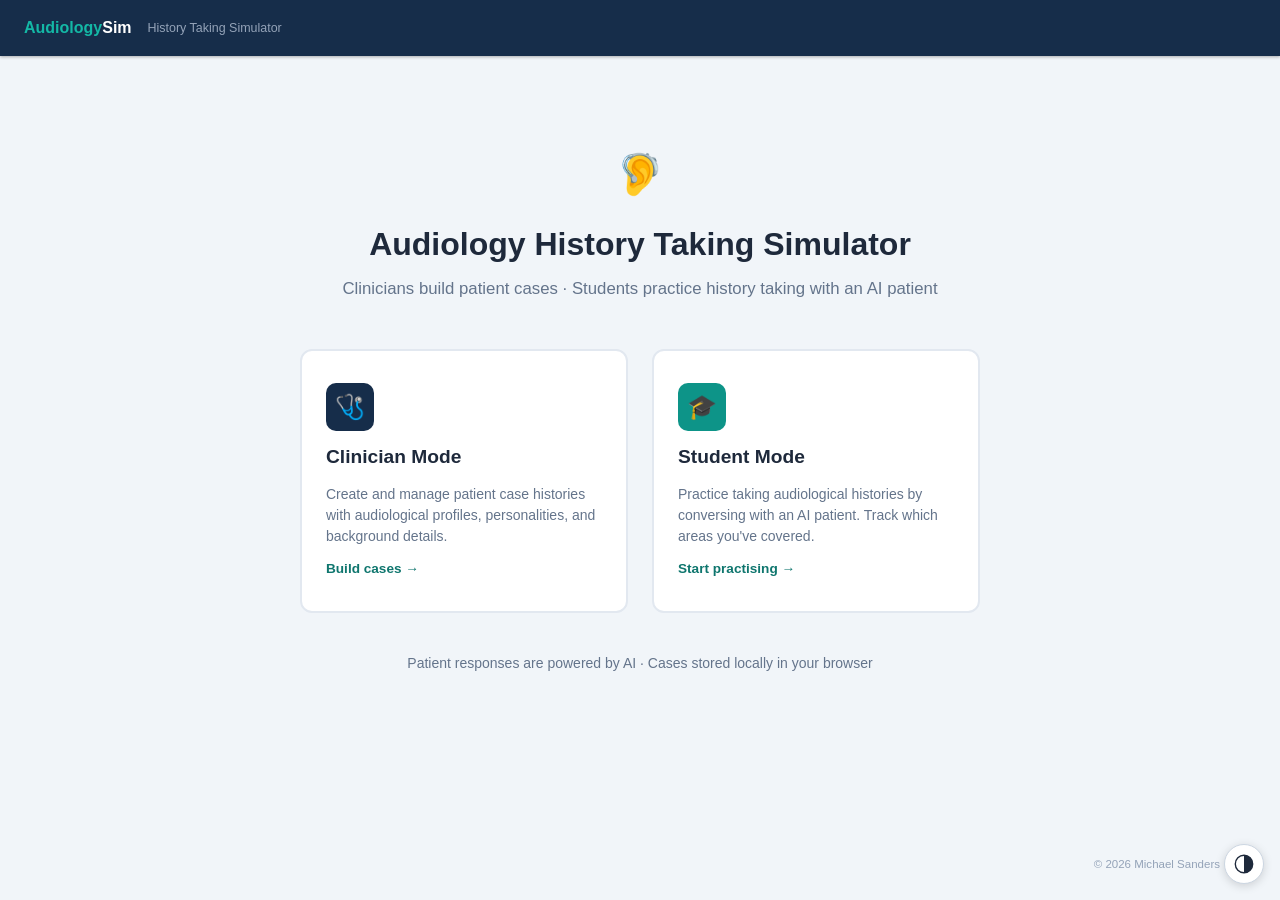
==== commit bba79c33: "Add copyright attribution footer to bottom-right corner Small non-intrusive text ("© 2026 Michael Sa" ====
--- a/index.html
+++ b/index.html
@@ -4,6 +4,7 @@
   <meta charset="UTF-8">
   <meta name="viewport" content="width=device-width, initial-scale=1.0">
   <title>Audiology History Simulator</title>
+  <link rel="icon" type="image/svg+xml" href="favicon.svg">
   <link rel="stylesheet" href="css/styles.css">
   <style>
     .landing-logo { font-size: 2.5rem; margin-bottom: 1rem; }
@@ -40,5 +41,6 @@
       Patient responses are powered by AI · Cases stored locally in your browser
     </p>
   </div>
+  <div class="attribution">&copy; 2026 Michael Sanders</div>
 </body>
 </html>
--- a/css/styles.css
+++ b/css/styles.css
@@ -52,6 +52,7 @@
   --teal-700: #115e56;
   --teal-800: #a7f3ec;
   --teal-text: #2dd4bf;
+  --teal-50: #0b3b34;
 }
 
 [data-theme="high-contrast"] {
@@ -414,7 +415,7 @@
   flex-shrink: 0;
 }
 .chat-patient-name { font-weight: 600; font-size: .95rem; }
-.chat-patient-meta { font-size: .78rem; color: var(--slate-400); }
+.chat-patient-meta { font-size: .78rem; color: #cbd5e1; } /* literal — sits on fixed-dark .chat-header, see .session-timer note */
 .chat-status { margin-left: auto; font-size: .75rem; color: var(--teal-400); display: flex; align-items: center; gap: .3rem; }
 .status-dot { width: 7px; height: 7px; border-radius: 50%; background: var(--green-500); animation: pulse 2s infinite; }
 @keyframes pulse { 0%,100%{opacity:1} 50%{opacity:.4} }
@@ -512,7 +513,7 @@
 .session-timer {
   font-size: .78rem;
   font-weight: 600;
-  color: var(--slate-400);
+  color: #cbd5e1; /* literal light colour — always sits on the fixed-dark .chat-header, so must not use --slate-400 (flips near-black in high-contrast) */
   font-variant-numeric: tabular-nums;
   letter-spacing: .04em;
 }
@@ -548,7 +549,7 @@
   width: 34px; height: 34px;
   border-radius: 7px;
   background: transparent;
-  color: var(--slate-400);
+  color: #cbd5e1; /* literal — sits on fixed-dark .chat-header, see .session-timer note */
   border: 1px solid rgba(255,255,255,.15);
   cursor: pointer;
   display: flex; align-items: center; justify-content: center;
@@ -995,7 +996,7 @@
   width: 34px; height: 34px;
   border-radius: 7px;
   background: transparent;
-  color: var(--slate-400);
+  color: #cbd5e1; /* literal — sits on fixed-dark .chat-header, see .session-timer note */
   border: 1px solid rgba(255,255,255,.15);
   cursor: pointer;
   align-items: center;
@@ -1355,6 +1356,7 @@
   border-radius: 50%;
   border: 1px solid var(--slate-300);
   background: var(--surface);
+  color: var(--slate-800);
   cursor: pointer;
   display: flex;
   align-items: center;
@@ -1365,6 +1367,20 @@
 }
 .theme-toggle-btn:hover { transform: scale(1.06); }
 .theme-toggle-btn svg { width: 22px; height: 22px; display: block; }
+
+/* ── ATTRIBUTION (floating footer text) ── */
+.attribution {
+  position: fixed;
+  z-index: 500;
+  bottom: 1.65rem;
+  right: 3.75rem;
+  font-size: .72rem;
+  color: var(--slate-400);
+  pointer-events: none;
+  user-select: none;
+}
+[data-theme="dark"] .attribution,
+[data-theme="high-contrast"] .attribution { color: var(--slate-500); }
 .theme-menu {
   position: absolute;
   bottom: calc(100% + .5rem);
